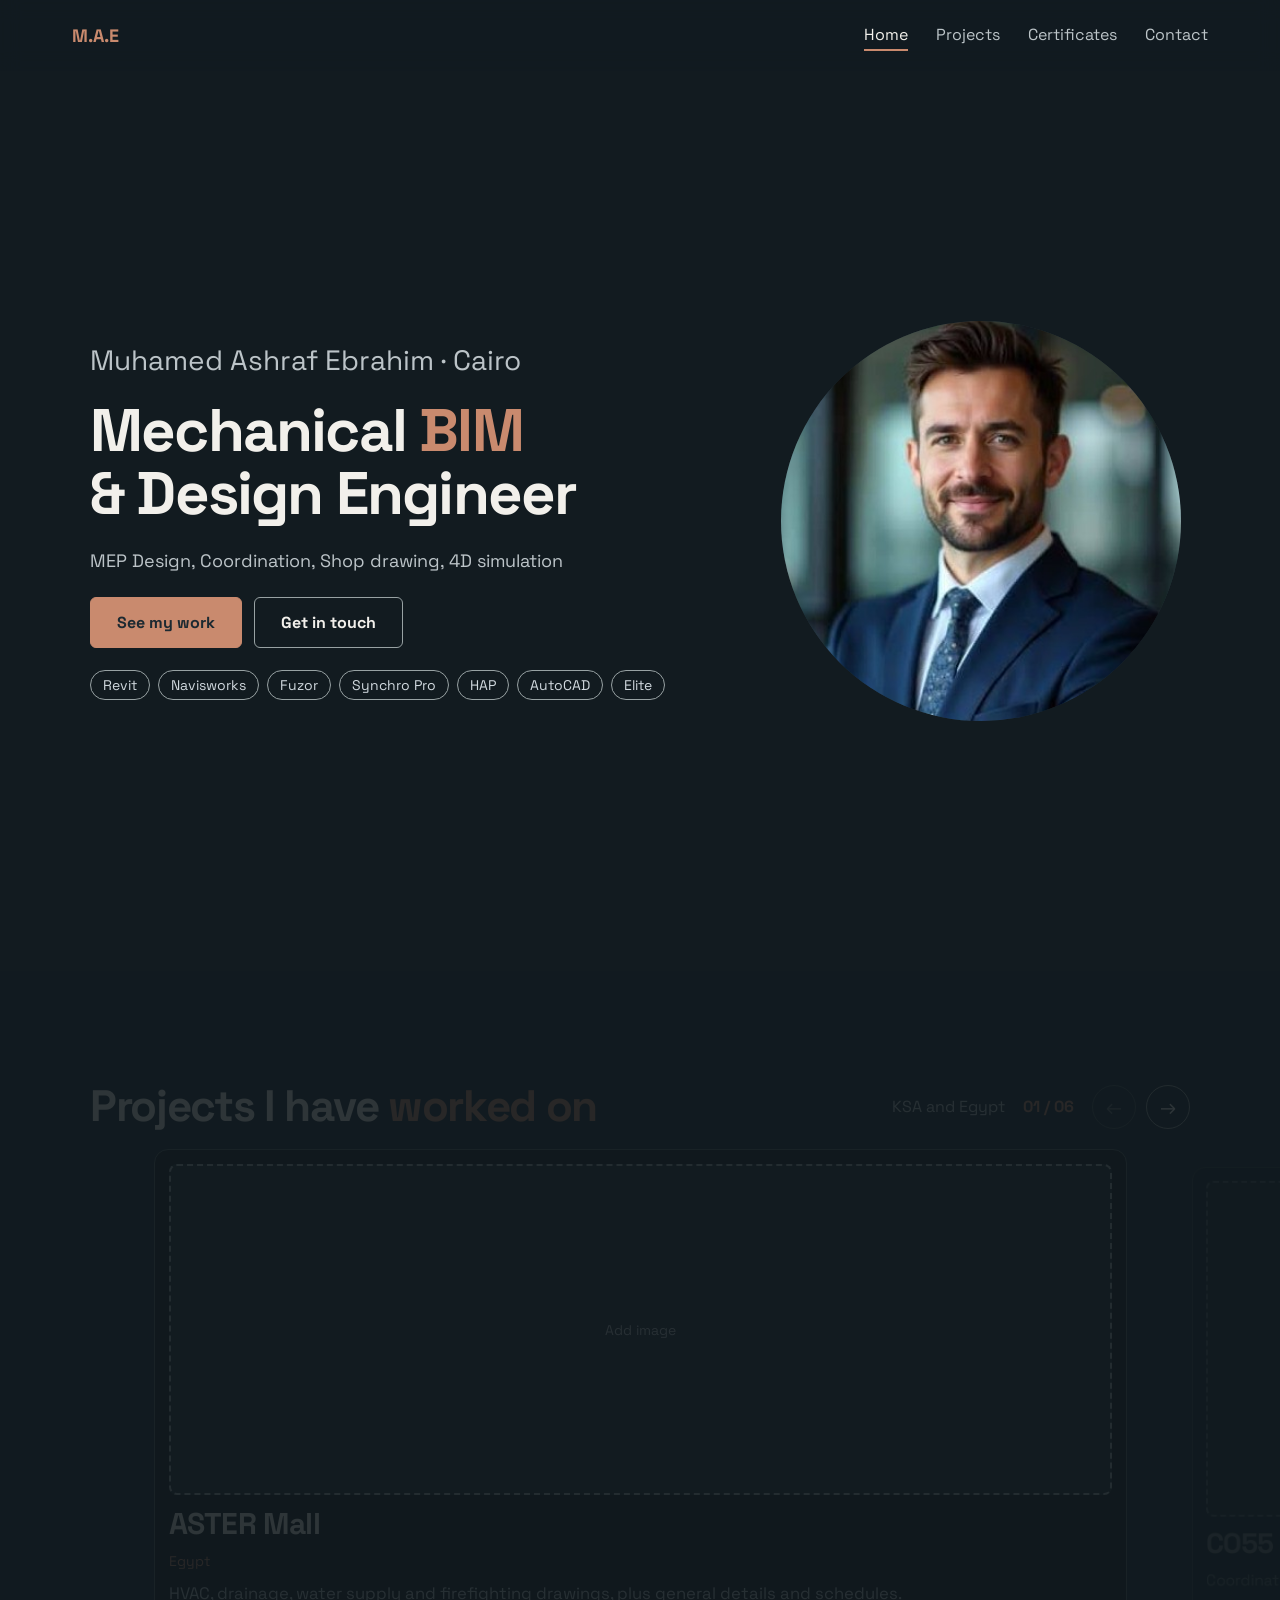
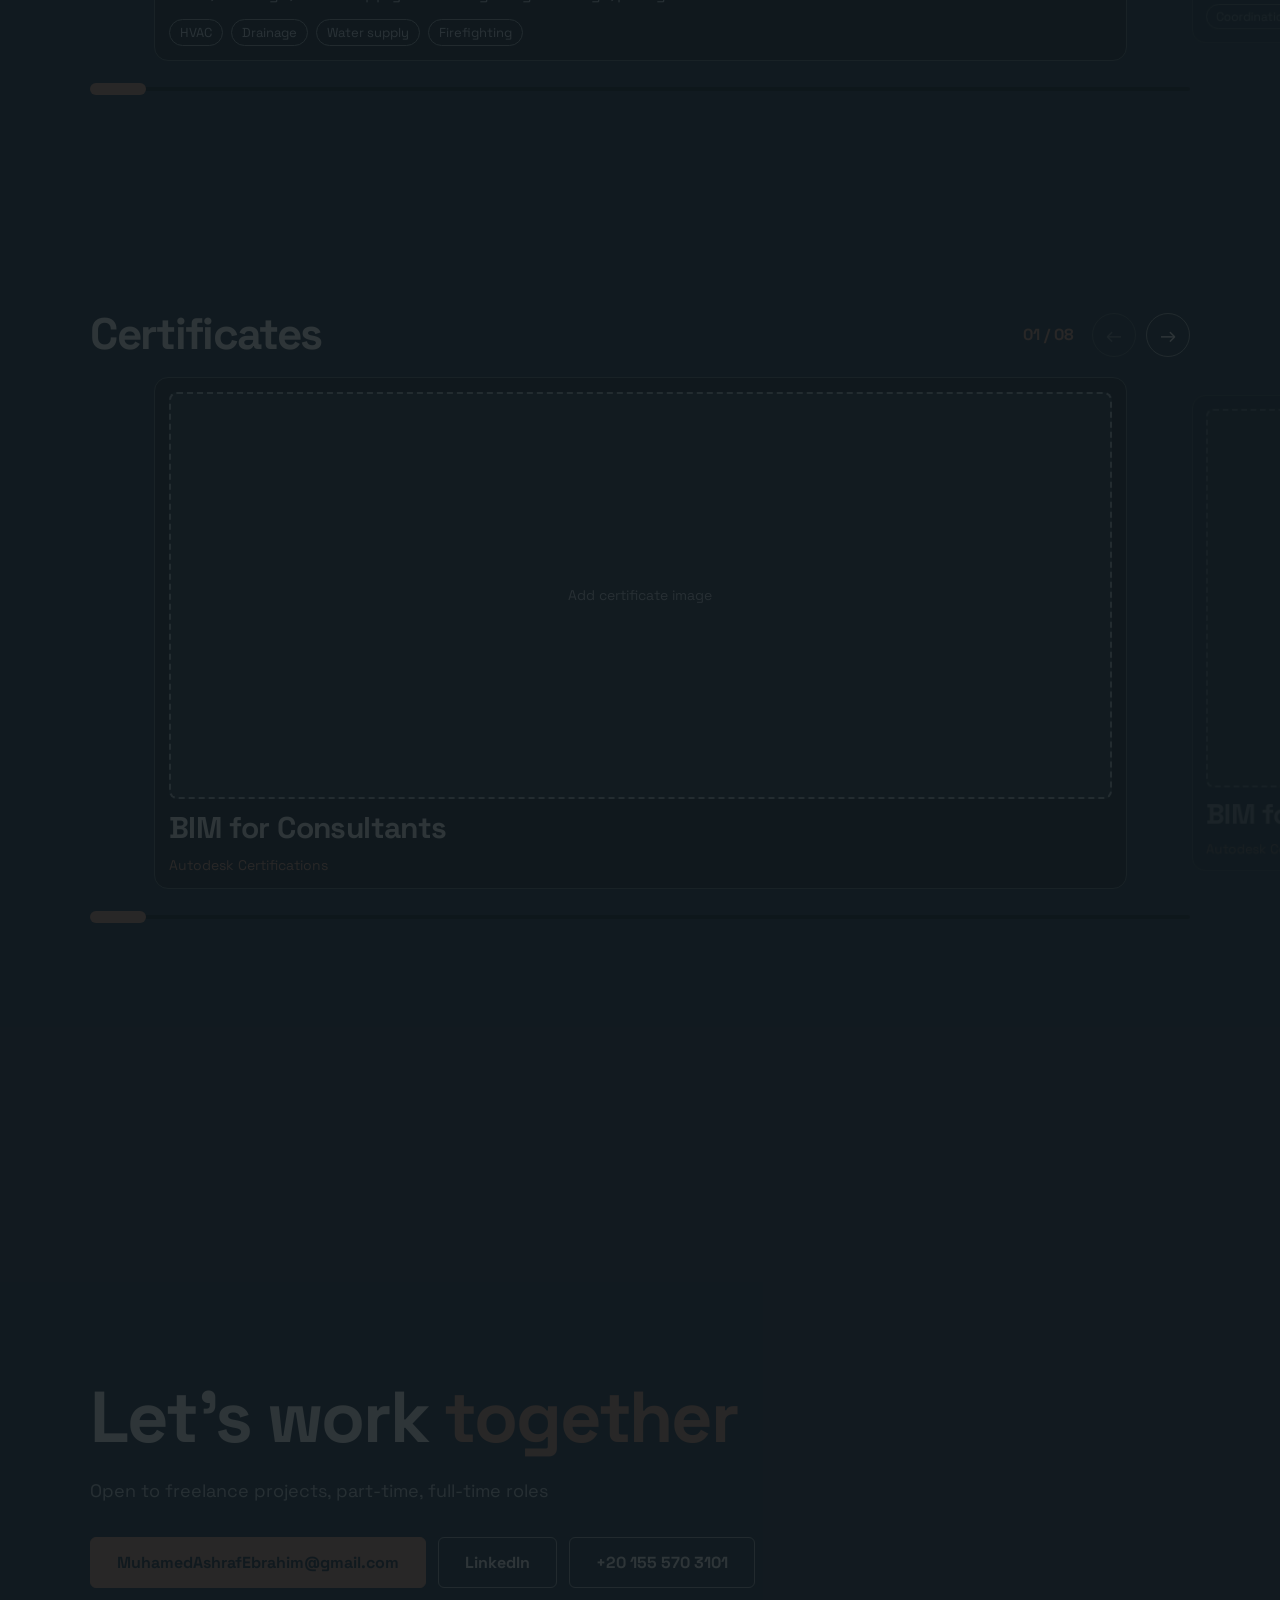
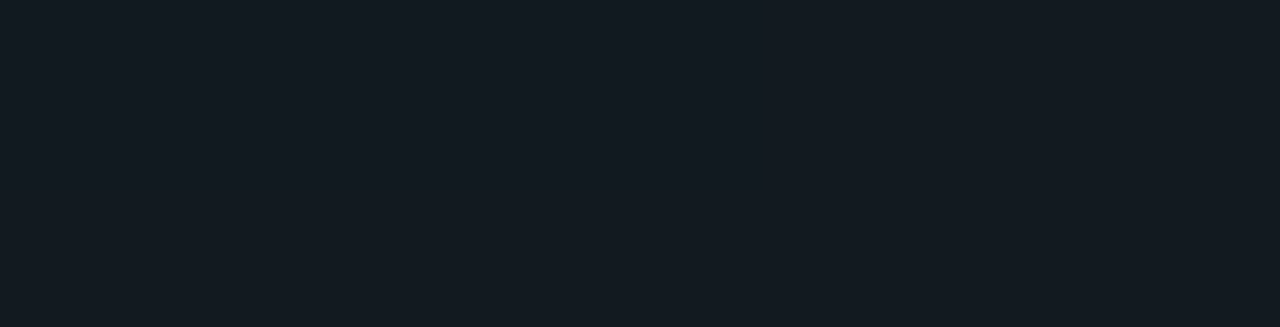
==== index.html @ 9acc0336 "Add files via upload" ====
<!doctype html>
<html lang="en">
<head>
<meta charset="utf-8">
<meta name="viewport" content="width=device-width, initial-scale=1, viewport-fit=cover">
<title>Muhamed Ashraf Ebrahim · Mechanical BIM &amp; Design Engineer</title>
<meta name="description" content="Mechanical BIM &amp; Design Engineer: MEP design, coordination, shop drawings and 4D simulation.">
<meta name="theme-color" content="#121B20">
<link rel="icon" href="assets/img/favicon.svg" type="image/svg+xml">
<link rel="stylesheet" href="https://fonts.googleapis.com/css2?family=Space+Grotesk:wght@500;700&display=swap">
<link rel="stylesheet" href="assets/css/style.css">
<noscript><style>.rv{opacity:1;transform:none;filter:none}</style></noscript>
</head>
<body>
<nav>
  <b>M.A.E</b>
  <div><a href="#home" data-link="home" class="active">Home</a><a href="#projects" data-link="projects">Projects</a><a href="#certificates" data-link="certificates">Certificates</a><a href="#contact" data-link="contact">Contact</a></div>
</nav>

<section class="scene" id="home">
  <div class="wrap hero">
    <div class="txt">
      <div class="eyebrow rv" style="--i:0;font-size:clamp(20px,2.6vw,28px)">Muhamed Ashraf Ebrahim · Cairo</div>
      <h1 class="rv" style="--i:1">Mechanical <span>BIM</span><br>&amp; Design Engineer</h1>
      <p class="rv" style="--i:2">MEP Design, Coordination, Shop drawing, 4D simulation</p>
      <div class="btns rv" style="--i:3"><a class="btn main" href="#projects">See my work</a><a class="btn" href="#contact">Get in touch</a></div>
      <div class="chips rv" style="--i:4"><span class="chip">Revit</span><span class="chip">Navisworks</span><span class="chip">Fuzor</span><span class="chip">Synchro Pro</span><span class="chip">HAP</span><span class="chip">AutoCAD</span><span class="chip">Elite</span></div>
      
    </div>
    <div class="pwrap rv" style="--i:5">
      <div class="ph photo" data-img="photo" data-alt="Muhamed Ashraf Ebrahim">Your photo</div>
      
    </div>
  </div>
</section>

<section class="scene" id="projects">
  <div style="width:100%">
    <div class="wrap">
      <div class="head">
        <div><h2 class="rv" style="--i:1">Projects I have <span>worked on</span></h2></div>
        <div class="ctrl rv" style="--i:1"><span class="meta">KSA and Egypt</span><span class="meta" id="pcount" style="color:var(--amber);font-weight:700">01 / 06</span><button class="arrow" id="pprev" aria-label="Previous">&#8592;</button><button class="arrow" id="pnext" aria-label="Next">&#8594;</button></div>
      </div>
    </div>
    <div class="slider rv" id="pslider" style="--i:2" tabindex="0" role="region" aria-roledescription="carousel" aria-label="Projects">
      <div class="strack" id="ptrack">
      </div>
    </div>
    <div class="wrap rv" style="--i:3"><input class="bar" id="pbar" type="range" min="0" max="5" step="1" value="0" aria-label="Projects slider"></div>
  </div>
</section>

<section class="scene" id="certificates">
  <div style="width:100%">
    <div class="wrap">
      <div class="head">
        <div><h2 class="rv" style="--i:1">Certificates</h2></div>
        <div class="ctrl rv" style="--i:1"><span class="meta" id="ccount" style="color:var(--amber);font-weight:700">01 / 05</span><button class="arrow" id="cprev" aria-label="Previous">&#8592;</button><button class="arrow" id="cnext" aria-label="Next">&#8594;</button></div>
      </div>
    </div>
    <div class="slider rv" id="cslider" style="--i:2" tabindex="0" role="region" aria-roledescription="carousel" aria-label="Certificates">
      <div class="strack" id="ctrack">
      </div>
    </div>
    <div class="wrap rv" style="--i:3"><input class="bar" id="cbar" type="range" min="0" max="4" step="1" value="0" aria-label="Certificates slider"></div>
  </div>
</section>

<section class="scene" id="contact">
  <div class="wrap">
    <h2 class="rv" style="--i:0;font-size:clamp(40px,7vw,72px)">Let’s work <span>together</span></h2>
    <p class="rv" style="--i:1;margin:22px 0 32px;font-size:18px;line-height:1.55;color:var(--muted);max-width:none">Open to freelance projects, part-time, full-time roles</p>
    <div class="btns rv" style="--i:2"><a class="btn main" href="mailto:MuhamedAshrafEbrahim@gmail.com">MuhamedAshrafEbrahim@gmail.com</a><a class="btn" href="https://www.linkedin.com/in/muhamed-ashraf-a4309b309" target="_blank" rel="noopener">LinkedIn</a><a class="btn" href="tel:+201555703101">+20 155 570 3101</a></div>
  </div>
</section>

<dialog id="dlg" aria-labelledby="dTitle">
  <div class="dtop"><div><span class="eyebrow" id="dPlace" style="color:var(--amber);font-weight:700"></span><h3 id="dTitle"></h3></div><button class="arrow" id="dClose" aria-label="Close project details">&#10005;</button></div>
  <div class="dbody">
    <div class="dco" id="dCo"></div>
    <ul id="dList"></ul>
    
    <div id="dSecs"></div>
  </div>
</dialog>

<dialog id="lb" aria-label="Image viewer">
  <button class="arrow lbc" id="lbClose" aria-label="Close image">&#10005;</button>
  <button class="arrow lbn lbp" id="lbPrev" aria-label="Previous image">&#8592;</button>
  <img id="lbImg" alt="">
  <button class="arrow lbn lbx" id="lbNext" aria-label="Next image">&#8594;</button>
  <div id="lbCount"></div>
  <div class="lbz"><button class="arrow" id="lbOut" aria-label="Zoom out" title="Zoom out (-)">&#8722;</button><span id="lbPct">100%</span><button class="arrow" id="lbIn" aria-label="Zoom in" title="Zoom in (+)">+</button><button class="arrow" id="lbFit" aria-label="Fit to screen" title="Fit to screen (0)">&#10530;</button></div>
  <div class="lbhint">Scroll or pinch to zoom · drag to move · double-click to zoom in or back</div>
</dialog>

<script src="assets/js/config.js"></script>
<script src="assets/js/data.js"></script>
<script src="assets/js/main.js"></script>
</body>
</html>
---- assets/css/style.css ----
:root{--bg:#121B20;--panel:#1F2C33;--text:#F2F0EB;--muted:#BCC4C8;--amber:#C98A6E;--a2:#C98A6E;--a3:#C98A6E;--line:#5A676B;--a4:#0C1519;--sage:#25333A;--sage-line:#A6AEB1;color-scheme:dark;box-sizing:border-box;padding-top:env(safe-area-inset-top,0px);padding-bottom:env(safe-area-inset-bottom,0px)}
*,*::before,*::after{box-sizing:inherit}
html{scroll-behavior:smooth;scroll-padding-top:calc(72px + env(safe-area-inset-top,0px))}
body{margin:0;background:var(--bg);color:var(--text);font-family:'Space Grotesk',system-ui,sans-serif;overflow-x:hidden}
body::before{content:"";position:fixed;inset:0 0 auto;height:env(safe-area-inset-top,0px);background:var(--bg);z-index:30}
a{color:inherit;text-decoration:none}
:focus-visible{outline:2px solid var(--amber);outline-offset:3px}
h1,h2,h3{font-family:'Space Grotesk',system-ui,sans-serif;margin:0}
nav{position:sticky;top:env(safe-area-inset-top,0px);z-index:20;display:flex;justify-content:space-between;align-items:center;padding:20px clamp(20px,6vw,72px);background:rgba(18,27,32,.88);backdrop-filter:blur(10px)}
nav b{color:var(--amber);font-size:18px}
nav div{display:flex;gap:28px;color:var(--muted);font-size:16px}
nav a{padding:4px 0;border-bottom:2px solid transparent;transition:color .3s,border-color .3s}
nav a.active{color:var(--text);border-color:var(--amber)}
.scene{min-height:100vh;min-height:100svh;display:flex;align-items:center;padding:48px clamp(20px,6vw,72px);will-change:opacity}
#projects,#certificates,#contact{background:#121B20}
.wrap{width:100%;max-width:1100px;margin:0 auto}
.rv{opacity:0;transform:translateY(28px);filter:brightness(.55);transition:opacity .9s ease,transform .9s ease,filter .9s ease;transition-delay:calc(var(--i,0)*140ms)}
.scene:not(.in) .rv{transition-delay:0s}
.scene.in .rv{opacity:1;transform:none;filter:none}

.hero{display:grid;grid-template-columns:1.2fr .8fr;gap:56px;align-items:center}
.hero .txt{display:flex;flex-direction:column;gap:22px;align-items:flex-start}
.eyebrow{font-size:15px;color:var(--muted)}
.pwrap .chips{justify-content:center;margin-top:24px}
.hero h1{font-size:clamp(32px,5.6vw,60px);line-height:1.04;font-weight:700;letter-spacing:-.03em}
.hero h1 span{color:var(--amber)}
h2 span{color:var(--amber)}
.hero p{margin:0;font-size:18px;line-height:1.55;color:var(--muted);max-width:500px}
.btns{display:flex;gap:12px;flex-wrap:wrap;font-weight:700}
.btn{padding:14px 26px;border-radius:6px;border:1px solid #98A2A3}
.btn.main{background:var(--amber);color:#1C2931;border-color:var(--amber)}
.chips,.tags{display:flex;gap:8px;flex-wrap:wrap}
.chip,.tag{border:1px solid #98A2A3;padding:5px 12px;border-radius:99px;font-size:14px;color:#D1D9DE}
.pwrap{position:relative;width:min(400px,100%);justify-self:center}
.ph{display:flex;align-items:center;justify-content:center;background:var(--sage);border:2px dashed var(--sage-line);color:var(--muted);font-size:14px;overflow:hidden}
.photo{width:100%;aspect-ratio:1;border-radius:50%}



.head{display:flex;justify-content:space-between;align-items:flex-end;gap:20px;margin-bottom:32px;flex-wrap:wrap}
h2{font-size:clamp(34px,5vw,44px);line-height:1.05;font-weight:700;letter-spacing:-.03em;margin-top:14px}
.meta{color:var(--muted);text-align:right;line-height:1.5}
.hs{display:block;min-height:0;padding:0;height:420vh}
.pin{position:sticky;top:0;height:100vh;height:100svh;padding-top:84px;display:flex;flex-direction:column;justify-content:center;overflow:hidden}
.pin .head{padding:0 clamp(20px,6vw,72px);margin-bottom:24px}
.track{display:flex;gap:32px;padding:0 clamp(20px,6vw,72px);height:clamp(340px,calc(100svh - 270px),560px);will-change:transform}
.card{flex:0 0 50vw;background:#172228;border:1px solid var(--line);border-radius:14px;padding:14px;display:flex;flex-direction:column;gap:12px;transition:border-color .3s;will-change:transform,opacity}
.card:hover{border-color:var(--a3)}
.card .ph{flex:1;min-height:150px;border-radius:8px}
.card h3{font-size:clamp(22px,2.6vw,30px);line-height:1.1;font-weight:700;letter-spacing:-.02em}
.card .pl{color:var(--a2);font-size:14px}
.card p{margin:0;color:var(--muted);font-size:clamp(14px,1.3vw,17px);line-height:1.5}
.tag{font-size:13px;padding:4px 10px}
.card[role=button]{cursor:pointer}
h4{margin:22px 0 8px;font-size:13px;letter-spacing:.1em;text-transform:uppercase;color:var(--muted);font-weight:500}
.slider{margin:0 calc(-1 * clamp(20px,6vw,72px));overflow-x:auto;overflow-y:hidden;scroll-snap-type:x mandatory;overscroll-behavior-x:contain;-webkit-overflow-scrolling:touch;scrollbar-width:none;cursor:grab;user-select:none}
.slider::-webkit-scrollbar{display:none}
.slider.drag{cursor:grabbing}
.strack{position:relative;display:flex;gap:32px;padding:0 25vw;width:max-content;min-width:100%;height:clamp(340px,calc(100svh - 330px),520px)}
.strack .card{scroll-snap-align:center;scroll-snap-stop:always;will-change:opacity,transform}
#ctrack .card{cursor:pointer}
.ctrl{display:flex;gap:10px;align-items:center}
.ctrl .meta{margin-right:8px}
.arrow{width:44px;height:44px;border-radius:50%;border:1px solid #98A2A3;background:transparent;color:var(--text);font:inherit;font-size:20px;cursor:pointer;display:flex;align-items:center;justify-content:center;transition:border-color .3s,color .3s}
.arrow:hover{border-color:var(--amber);color:var(--amber)}
.arrow:disabled{opacity:.35;cursor:default;border-color:#98A2A3;color:var(--text)}
body.lock{overflow:hidden}
dialog{width:min(1160px,calc(100vw - 32px));max-height:calc(100vh - 32px);max-height:calc(100svh - 32px);padding:0;border:1px solid var(--line);border-radius:14px;background:var(--panel);color:var(--text);overflow:auto;font-family:inherit}
dialog::backdrop{background:rgba(8,13,16,.78)}
dialog[open]{animation:pop .35s ease}
@keyframes pop{from{opacity:0;transform:translateY(16px) scale(.98)}to{opacity:1;transform:none}}
.dtop{position:sticky;top:0;z-index:2;display:flex;justify-content:space-between;align-items:flex-start;gap:16px;padding:20px 28px 16px;background:var(--panel);border-bottom:1px solid var(--line)}
.dtop h3{font-size:clamp(22px,3vw,30px);line-height:1.1;font-weight:700;letter-spacing:-.02em;margin-top:6px}
#dlg ul{margin:16px 0 0;padding-left:18px;color:var(--muted);line-height:1.65}

.dbody{padding:8px 28px 32px}


.dco{color:var(--text);margin-top:12px;font-size:clamp(18px,2.1vw,21px);font-weight:600}

@media (min-width:821px){
.strack{--cw:clamp(440px,min(76vw,calc((100svh - 310px)*1.9)),1100px);align-items:flex-start;height:auto;padding:0 calc(50% - var(--cw)/2)}
.strack .card{flex:0 0 var(--cw);aspect-ratio:1.9/1}
#projects,#certificates{min-height:calc(100svh - 72px);padding-top:24px;padding-bottom:24px}
#projects .head,#certificates .head{margin-bottom:20px}
#projects .bar,#certificates .bar{margin-top:16px}
}
@media (max-width:820px){.strack{padding:0 13vw;gap:20px}.gi{height:150px}#lb img{max-width:calc(100vw - 24px)}.lbp{left:8px}.lbx{right:8px}}
@media (prefers-reduced-motion:reduce){dialog[open]{animation:none}.strack{transition:none}}
.bar{-webkit-appearance:none;appearance:none;display:block;width:100%;height:24px;margin:28px 0 0;background:transparent;cursor:pointer}
.bar::-webkit-slider-runnable-track{height:4px;border-radius:2px;background:var(--a4)}
.bar::-moz-range-track{height:4px;border-radius:2px;background:var(--a4)}
.bar::-webkit-slider-thumb{-webkit-appearance:none;width:56px;height:12px;margin-top:-4px;border-radius:6px;background:var(--a3);border:0}
.bar::-moz-range-thumb{width:56px;height:12px;border-radius:6px;background:var(--a3);border:0}
.dsec{margin-top:28px;padding-top:6px;border-top:1px solid var(--line)}
.dsec h4{font-size:21px;text-transform:none;letter-spacing:0;color:var(--text);font-weight:700;margin:14px 0}
.gal{display:flex;gap:12px;overflow-x:auto;scroll-behavior:smooth;scroll-snap-type:x proximity;-webkit-overflow-scrolling:touch;padding-bottom:14px;scrollbar-width:thin;scrollbar-color:var(--amber) var(--line)}
.gal::-webkit-scrollbar{height:6px}.gal::-webkit-scrollbar-track{background:var(--line);border-radius:3px}.gal::-webkit-scrollbar-thumb{background:var(--amber);border-radius:3px}
.gi{flex:0 0 auto;scroll-snap-align:start;height:230px;aspect-ratio:1.414/1;border-radius:8px;border:0;padding:0;background:var(--sage);overflow:hidden;cursor:pointer}
.gi{background:#fff}
.gi img{width:100%;height:100%;object-fit:contain;display:block}
.ph.gi{font-size:13px;text-align:center;padding:8px;background:var(--sage)}
.dsub{margin-top:6px}
.dtabs{display:flex;flex-wrap:wrap;gap:6px;margin:26px 0 0;border-bottom:1px solid var(--line)}
.dtab{background:none;border:0;border-bottom:3px solid transparent;margin-bottom:-1px;padding:10px 18px;color:var(--muted);font:inherit;font-size:19px;font-weight:700;cursor:pointer;transition:color .2s,border-color .2s}
.dtab:hover{color:var(--text)}
.dtab.on{color:var(--text);border-bottom-color:var(--amber)}
.dpanel .dsec:first-child{border-top:0;margin-top:8px}
.dsec h5{margin:18px 0 8px;font-size:16px;letter-spacing:.08em;text-transform:uppercase;color:var(--a2);font-weight:700}
.ph.gi{border:2px dashed var(--sage-line);cursor:default}
#lb{width:100vw;height:100vh;height:100svh;max-width:none;max-height:none;margin:0;border:0;border-radius:0;background:rgba(6,10,12,.96);padding:0;overflow:hidden}
#lb[open]{display:flex;align-items:center;justify-content:center}
#lb img{max-width:calc(100vw - 160px);max-height:calc(100svh - 120px);object-fit:contain;border-radius:6px;transition:opacity .25s ease}
.lbn{background:rgba(28,41,49,.7)}
.lbc{position:absolute;top:20px;right:20px}
.lbp,.lbx{position:absolute;top:50%;transform:translateY(-50%)}.lbp{left:20px}.lbx{right:20px}
#lbCount{position:absolute;top:30px;left:24px;color:var(--muted);font-size:15px}
#lb{touch-action:none;user-select:none}
#lbImg{transform-origin:center;cursor:zoom-in}
#lb.zoomed #lbImg{cursor:grab}
#lb.zoomed:active #lbImg{cursor:grabbing}
.lbz{position:absolute;bottom:18px;left:50%;transform:translateX(-50%);display:flex;gap:8px;align-items:center;padding:6px 10px;border-radius:999px;background:rgba(15,20,24,.8);z-index:2}
#lbPct{min-width:54px;text-align:center;color:var(--text);font-size:14px}
.lbhint{position:absolute;bottom:26px;right:24px;color:var(--muted);font-size:13px;max-width:240px;text-align:right}
@media (max-width:820px){.lbhint{display:none}}
@media (max-width:820px){.hero{grid-template-columns:1fr;gap:40px}nav div{gap:12px;font-size:14px}.meta{text-align:left}.card{flex-basis:74vw}.track{gap:20px}}
@media (prefers-reduced-motion:reduce){html{scroll-behavior:auto}.rv{opacity:1!important;transform:none!important;filter:none!important;transition:none!important}.scene{opacity:1!important}}
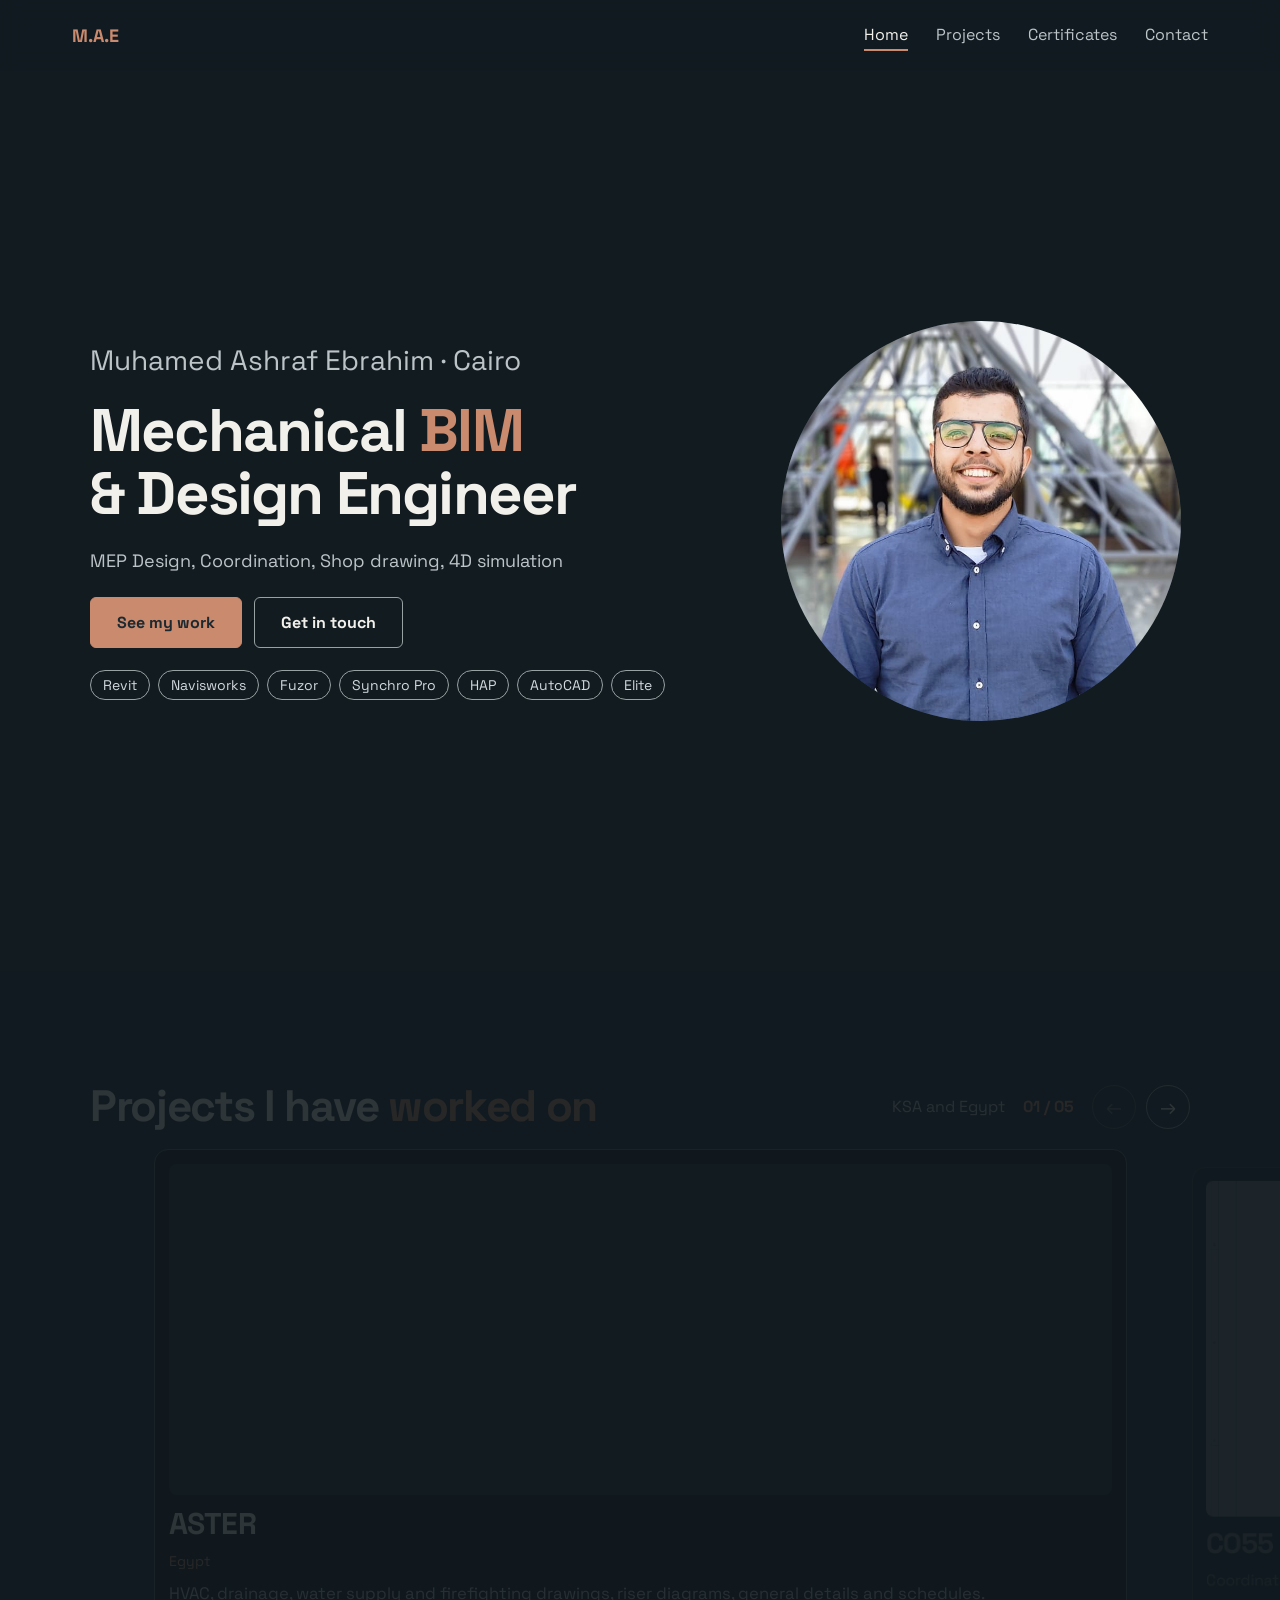
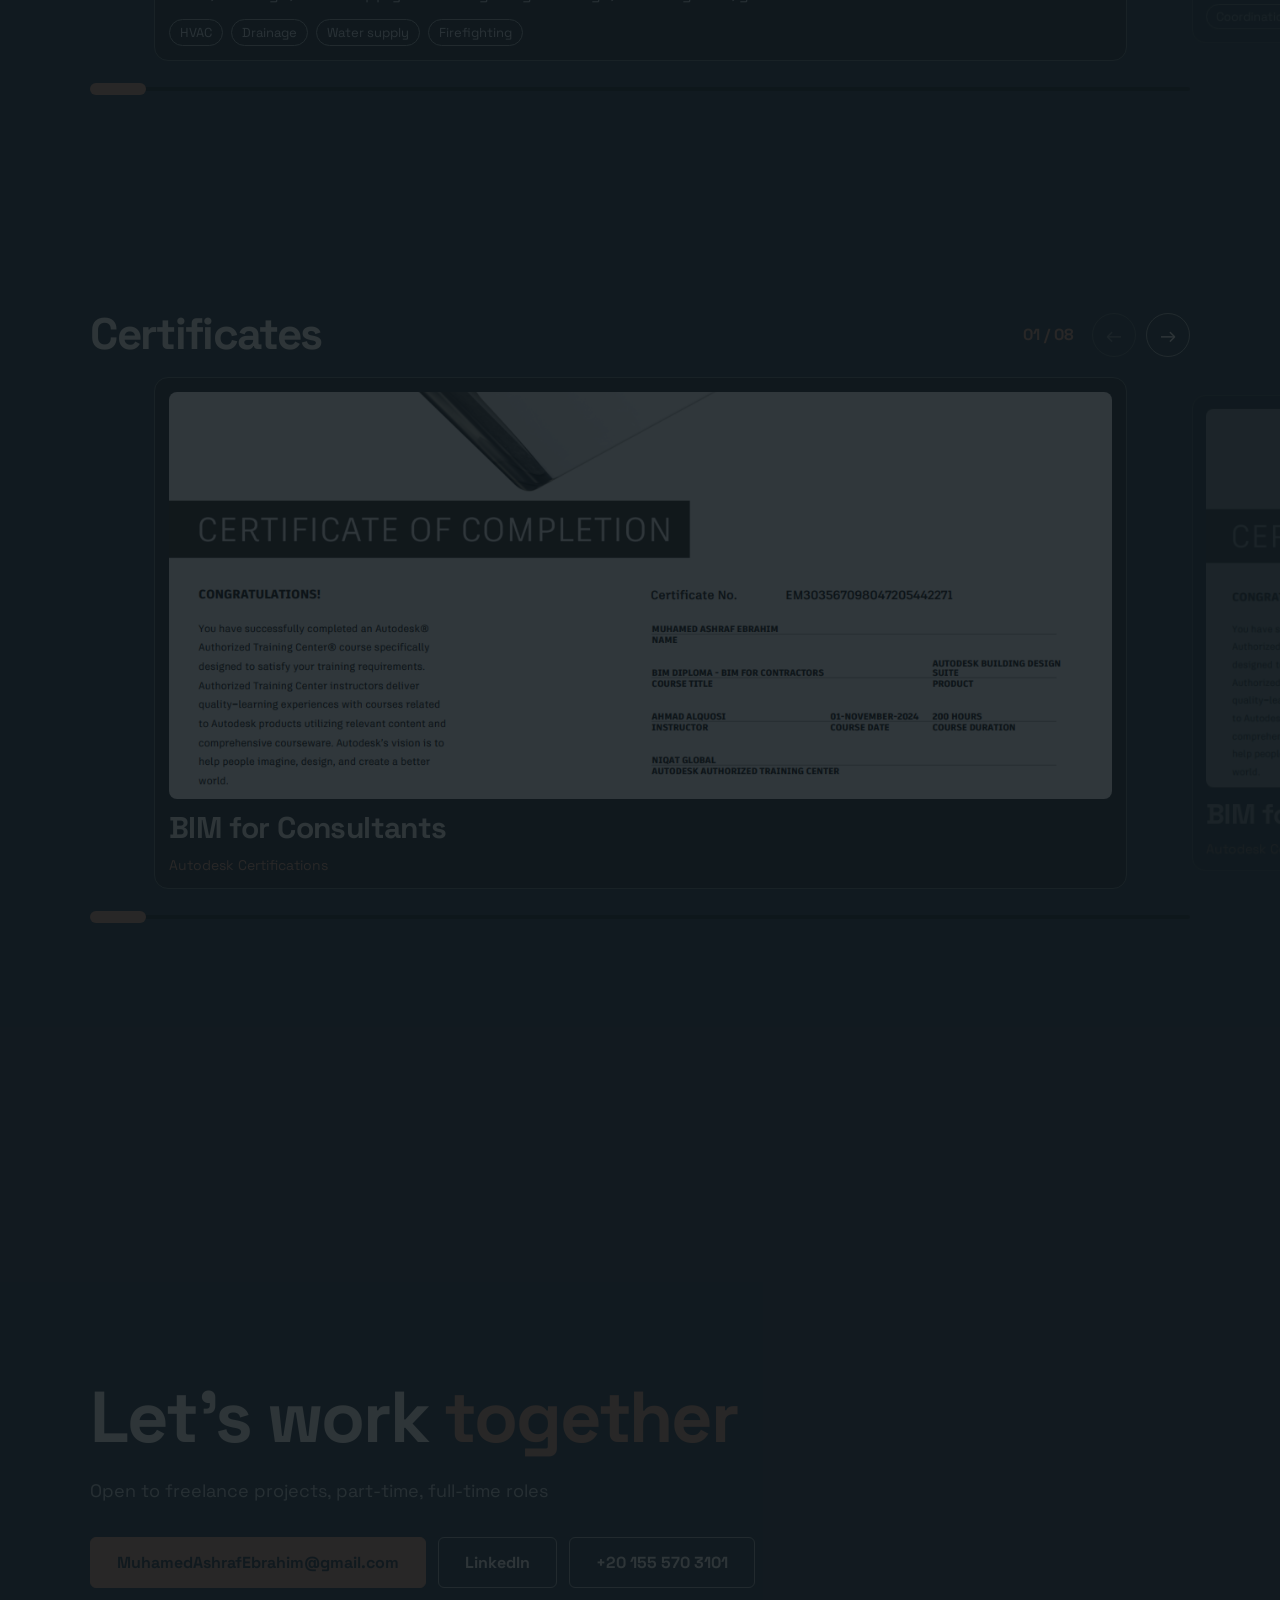
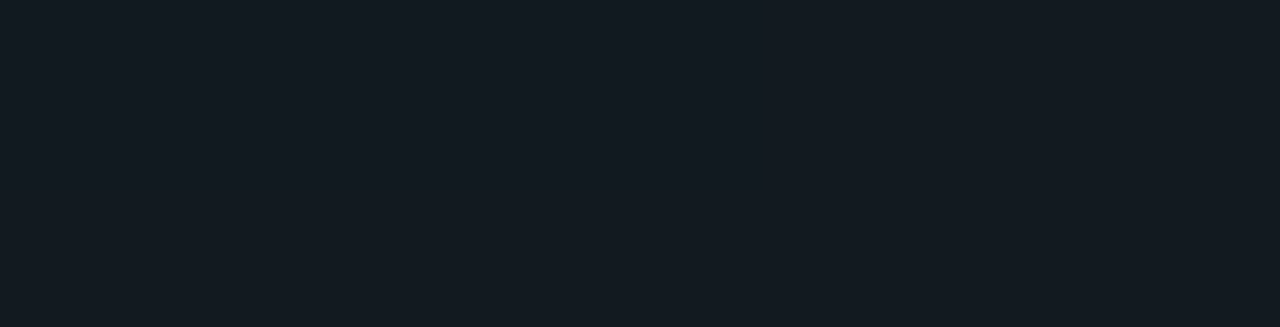
==== commit 65474821: "Add files via upload" ====
--- a/index.html
+++ b/index.html
@@ -70,7 +70,7 @@
   <div class="wrap">
     <h2 class="rv" style="--i:0;font-size:clamp(40px,7vw,72px)">Let’s work <span>together</span></h2>
     <p class="rv" style="--i:1;margin:22px 0 32px;font-size:18px;line-height:1.55;color:var(--muted);max-width:none">Open to freelance projects, part-time, full-time roles</p>
-    <div class="btns rv" style="--i:2"><a class="btn main" href="mailto:MuhamedAshrafEbrahim@gmail.com">MuhamedAshrafEbrahim@gmail.com</a><a class="btn" href="https://www.linkedin.com/in/muhamed-ashraf-a4309b309" target="_blank" rel="noopener">LinkedIn</a><a class="btn" href="tel:+201555703101">+20 155 570 3101</a></div>
+    <div class="btns rv" style="--i:2"><a class="btn main" href="mailto:MuhamedAshrafEbrahim@gmail.com">MuhamedAshrafEbrahim@gmail.com</a><a class="btn" href="https://www.linkedin.com/in/muhamed-ashraf-a4309b309" target="_blank" rel="noopener">LinkedIn</a><a class="btn" href="https://wa.me/201555703101" target="_blank" rel="noopener" title="Chat on WhatsApp">+20 155 570 3101</a></div>
   </div>
 </section>
 
